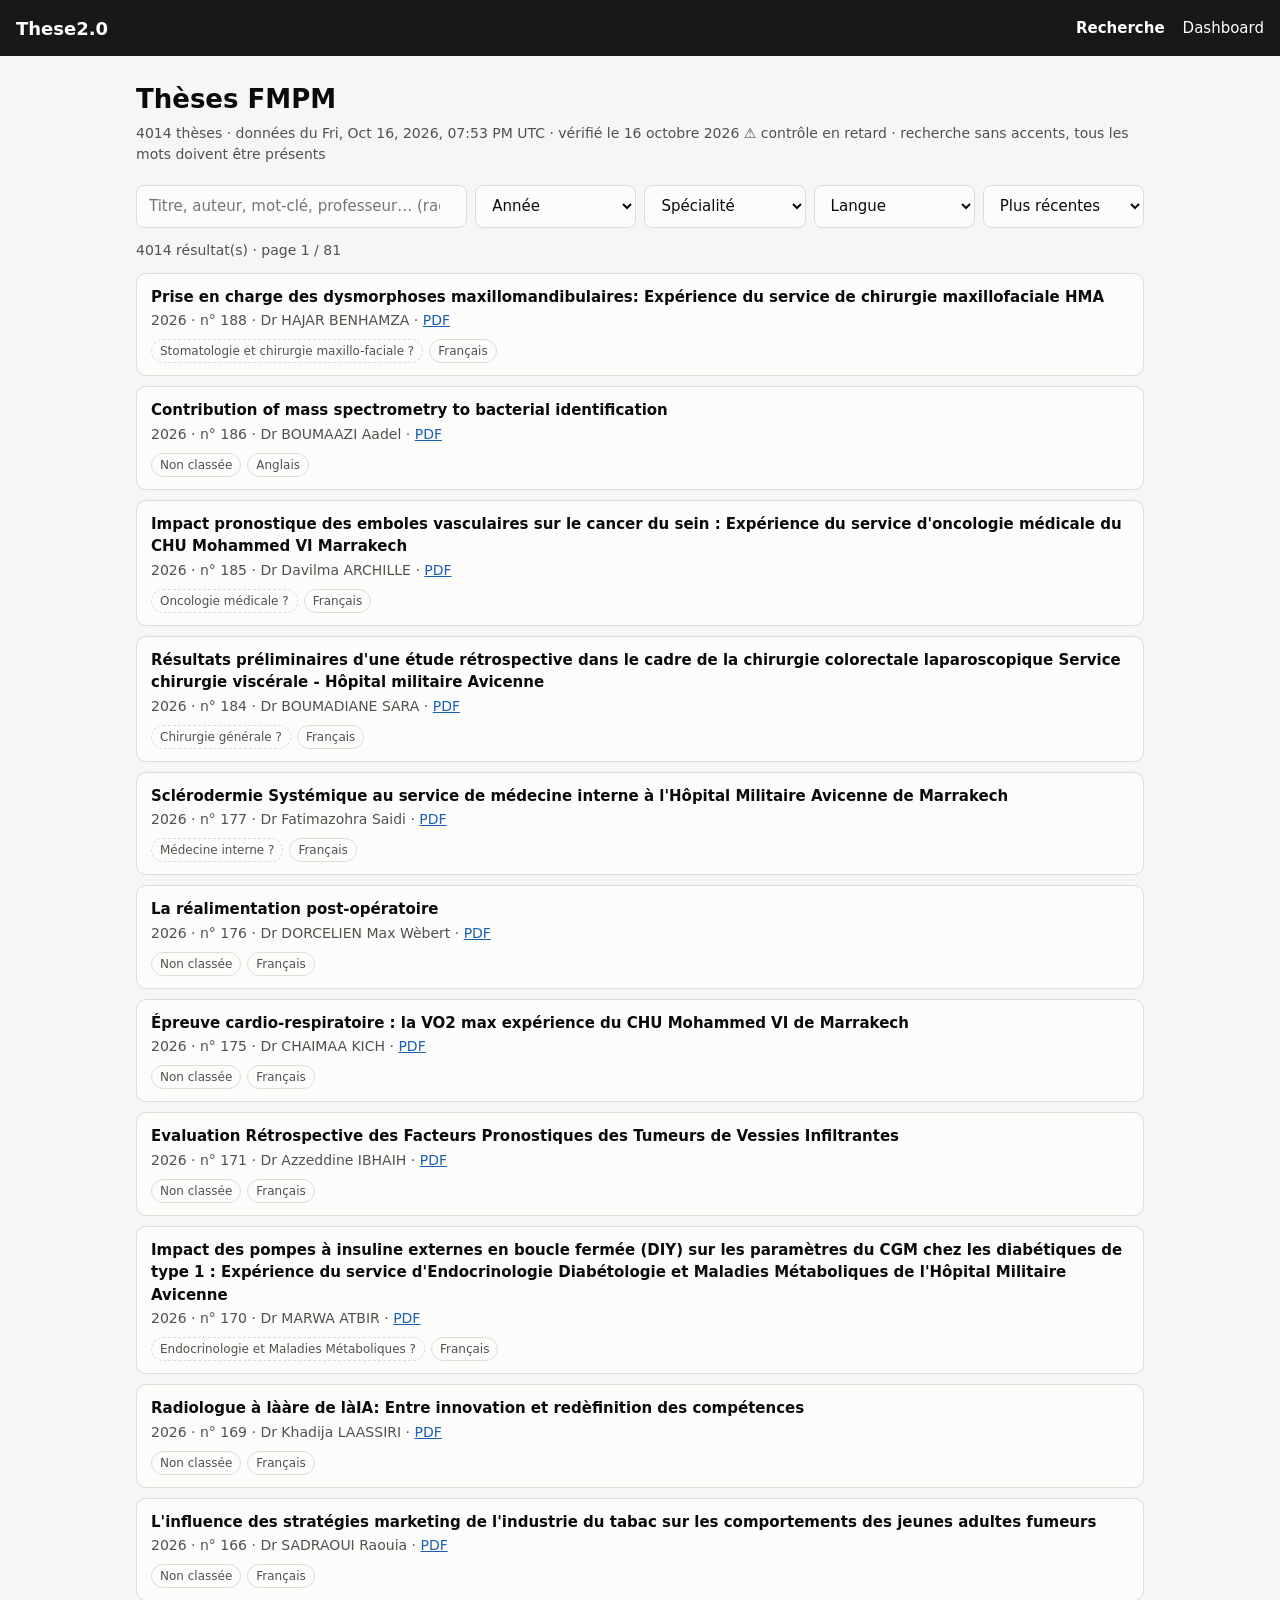
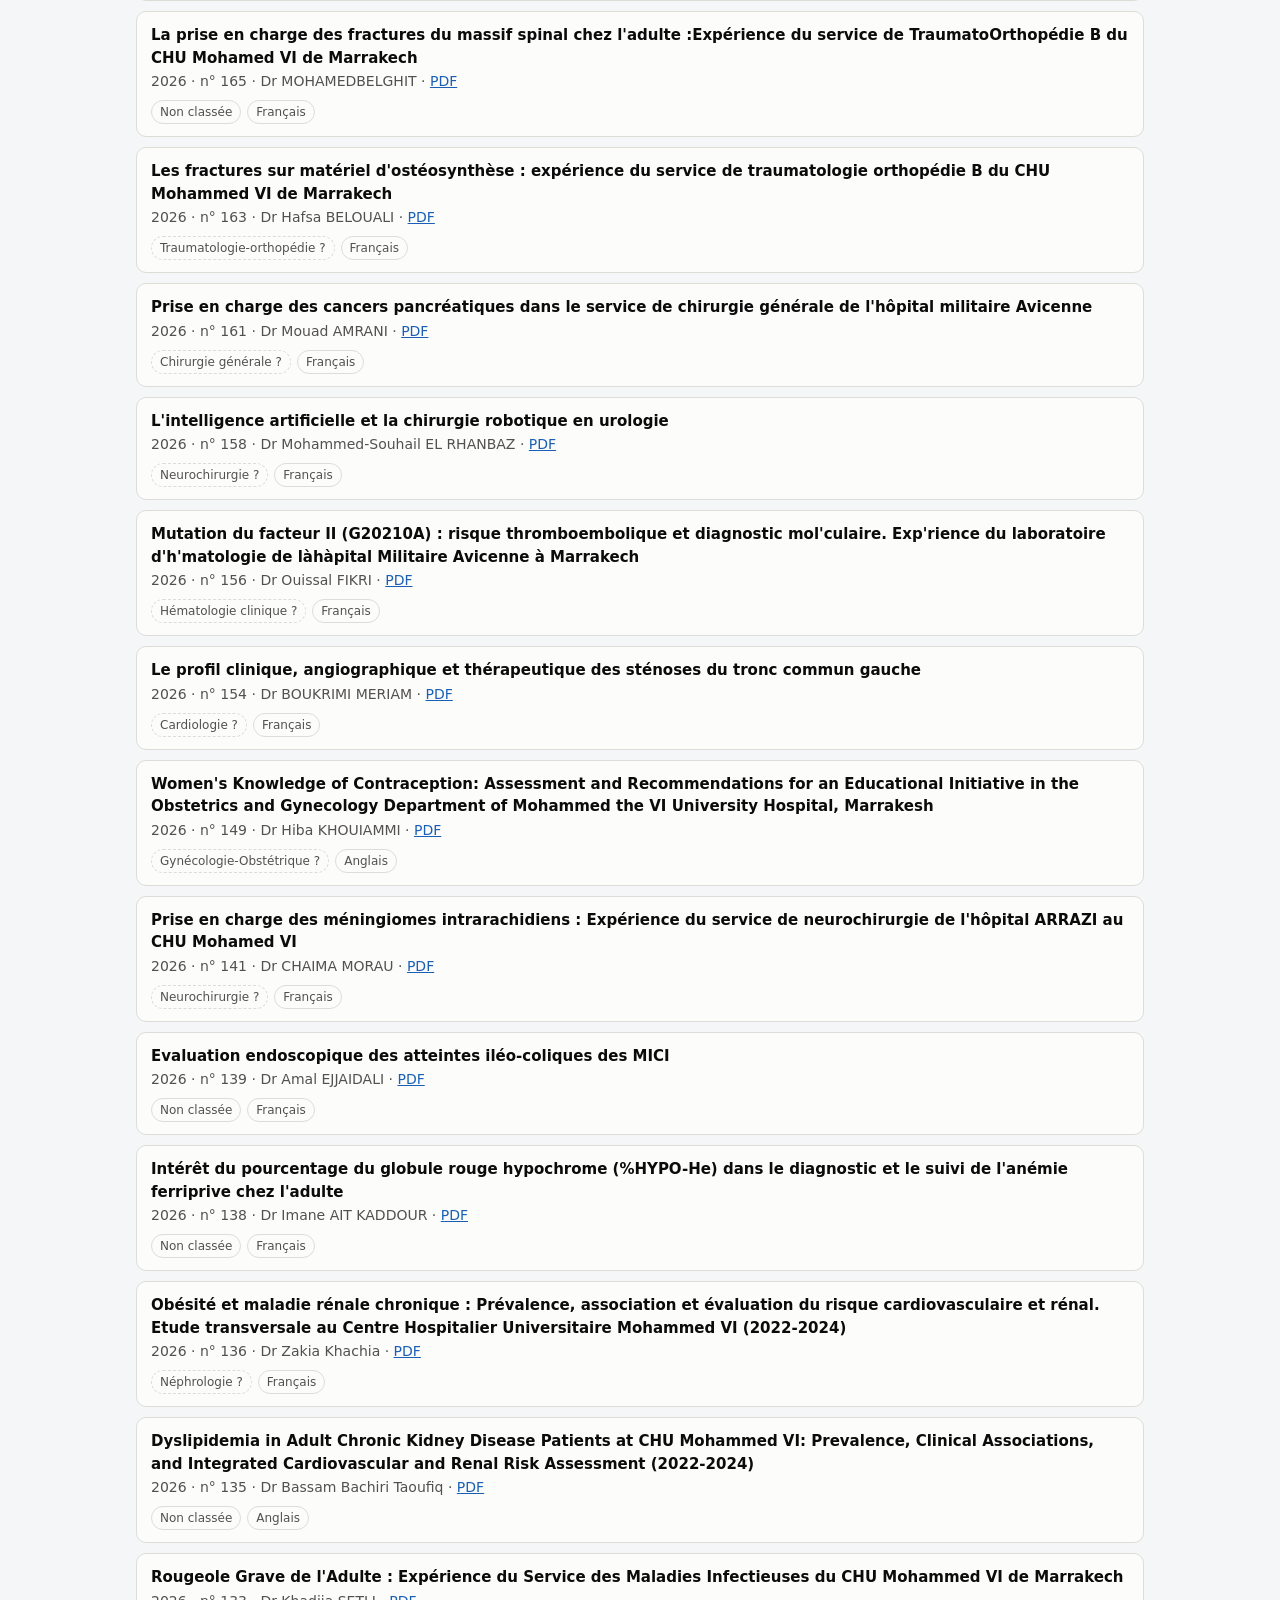
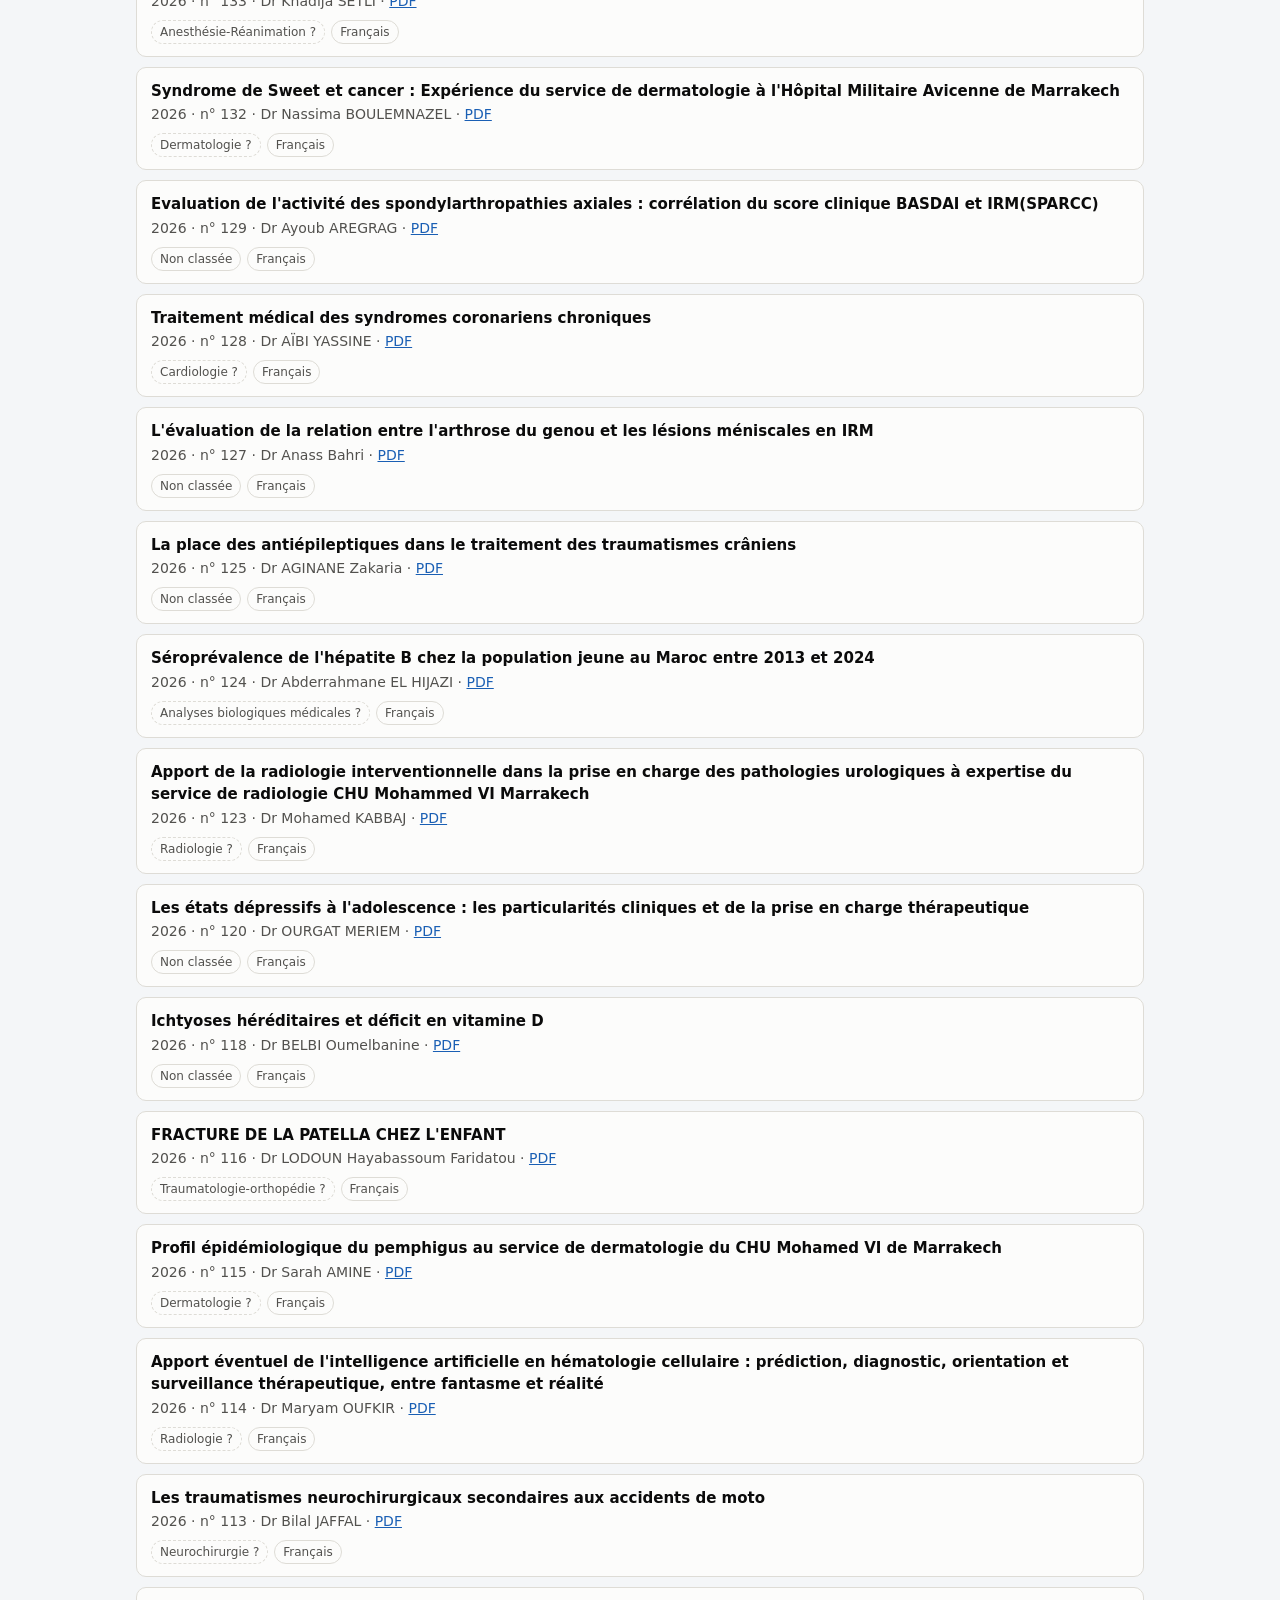
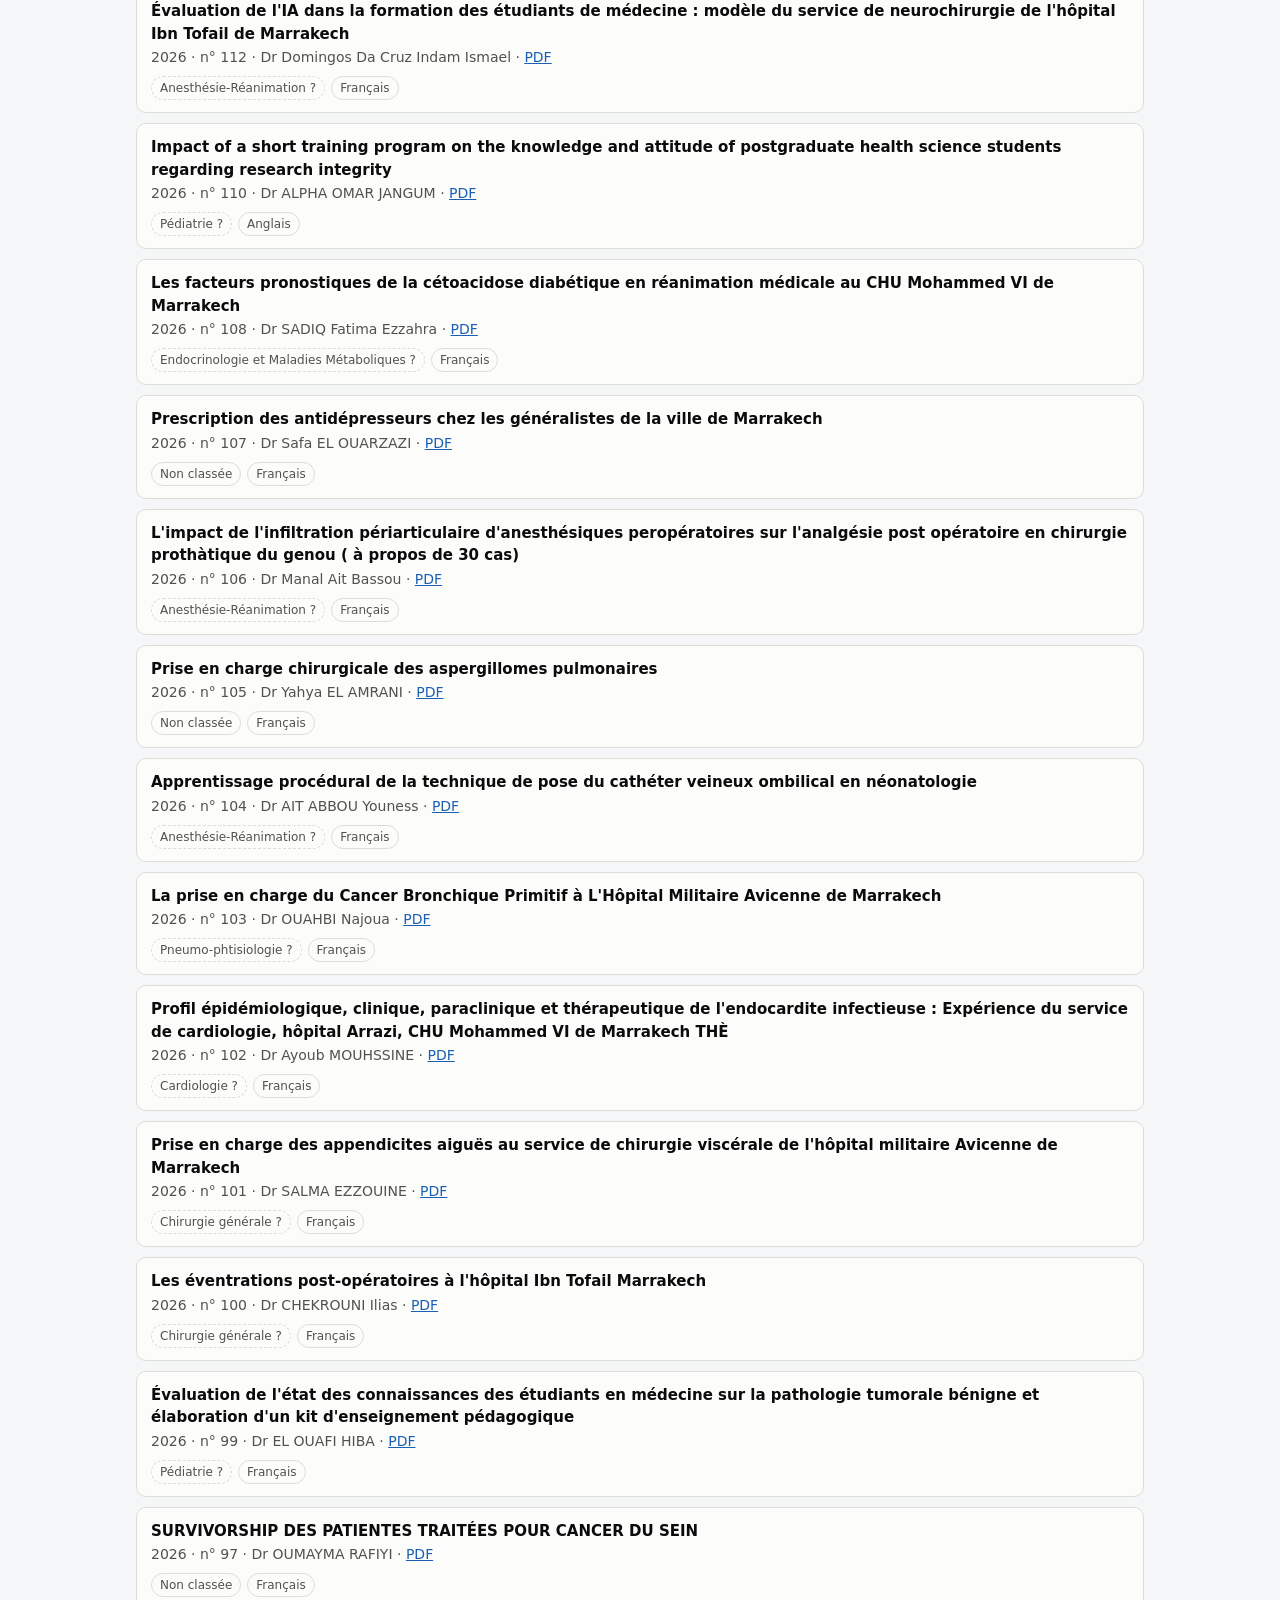
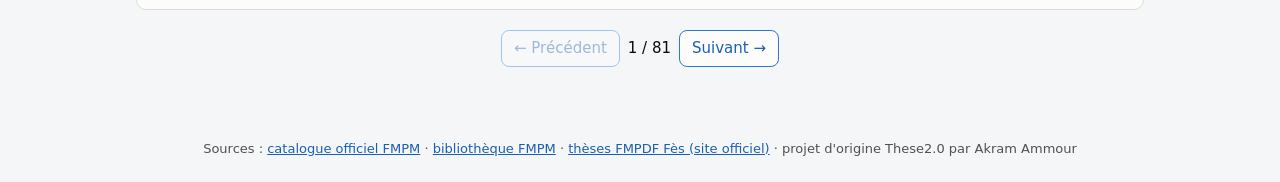
==== these2/index.html @ 2d096b26 "Merge These2.0 (search + dashboard + weekly data pipeline) into theses-maroc - these2/: site from th" ====
<!doctype html>
<html lang="fr">
<head>
  <meta charset="utf-8">
  <meta name="viewport" content="width=device-width, initial-scale=1">
  <title>These2.0 FMPM</title>
  <meta name="description" content="Rechercher les thèses de la Faculté de Médecine et de Pharmacie de Marrakech (FMPM), vérifiées chaque semaine sur le site officiel.">
  <link rel="icon" href="assets/icon.png">
  <link rel="stylesheet" href="assets/style.css">
</head>
<body>
  <nav class="nav">
    <a class="brand" href="./">These2.0</a>
    <div class="links">
      <a href="./" aria-current="page">Recherche</a>
      <a href="dashboard.html">Dashboard</a>
    </div>
  </nav>
  <main>
    <h1>Thèses FMPM</h1>
    <p class="sub" id="sub">Chargement des données…</p>

    <div class="controls">
      <input id="q" type="search" placeholder="Titre, auteur, mot-clé, professeur… (raccourci : /)" autocomplete="off" aria-label="Recherche">
      <select id="year" aria-label="Année"><option value="">Année</option></select>
      <select id="spec" aria-label="Spécialité"><option value="">Spécialité</option></select>
      <select id="lang" aria-label="Langue">
        <option value="">Langue</option>
        <option value="fre">Français</option>
        <option value="eng">Anglais</option>
      </select>
      <select id="sort" aria-label="Tri">
        <option value="newest">Plus récentes</option>
        <option value="oldest">Plus anciennes</option>
        <option value="titleAsc">Titre A→Z</option>
        <option value="authorAsc">Auteur A→Z</option>
      </select>
    </div>

    <p class="meta" id="meta" aria-live="polite"></p>
    <ol class="results" id="results"></ol>
    <div class="pager" id="pager"></div>
  </main>
  <footer>
    Sources : <a href="https://wd.fmpm.uca.ma/biblio/theses/Accueil.html">catalogue officiel FMPM</a> ·
    <a href="https://lib.fmpm.uca.ma/lib/opac_css/">bibliothèque FMPM</a> ·
    <a href="https://cdim.fmp-usmba.ac.ma/stats/dashboard_theses.php">thèses FMPDF Fès (site officiel)</a> ·
    projet d'origine These2.0 par Akram Ammour
  </footer>
  <script src="assets/app.js"></script>
</body>
</html>
---- these2/assets/style.css ----
:root {
  color-scheme: light;
  --bg: #f4f6f8;
  --surface: #fcfcfb;
  --text: #0b0b0b;
  --text-2: #52514e;
  --border: #dedcd6;
  --accent: #2a78d6;
  --accent-ink: #1a5fb4;
  --mark: #ffe58a;
  --nav: #18181b;
  --c0: #2a78d6; --c1: #eb6834; --c2: #1baf7a; --c3: #eda100; --inferred: #9cc1ee; --neutral: #b5b3ad;
}
@media (prefers-color-scheme: dark) {
  :root:not([data-theme="light"]) {
    color-scheme: dark;
    --bg: #111110;
    --surface: #1a1a19;
    --text: #f0efec;
    --text-2: #c3c2b7;
    --border: #34332f;
    --accent: #3987e5;
    --accent-ink: #7fb2f0;
    --mark: #6b5a12;
    --nav: #000;
    --c0: #3987e5; --c1: #d95926; --c2: #199e70; --c3: #c98500; --inferred: #1f4e86; --neutral: #5f5e59;
  }
}
:root[data-theme="dark"] {
  color-scheme: dark;
  --bg: #111110;
  --surface: #1a1a19;
  --text: #f0efec;
  --text-2: #c3c2b7;
  --border: #34332f;
  --accent: #3987e5;
  --accent-ink: #7fb2f0;
  --mark: #6b5a12;
  --nav: #000;
  --c0: #3987e5; --c1: #d95926; --c2: #199e70; --c3: #c98500; --inferred: #1f4e86; --neutral: #5f5e59;
}

* { box-sizing: border-box; }
body {
  margin: 0;
  font: 15px/1.5 system-ui, -apple-system, "Segoe UI", Roboto, sans-serif;
  background: var(--bg);
  color: var(--text);
}
a { color: var(--accent-ink); }

.nav {
  background: var(--nav);
  color: #fff;
  display: flex;
  align-items: center;
  justify-content: space-between;
  padding: 0 16px;
  height: 56px;
}
.nav .brand { font-weight: 700; font-size: 18px; color: #fff; text-decoration: none; }
.nav .links { display: flex; gap: 18px; }
.nav .links a { color: #fff; text-decoration: none; font-weight: 300; }
.nav .links a[aria-current="page"] { font-weight: 600; }

main { max-width: 1040px; margin: 0 auto; padding: 24px 16px 48px; }
h1 { font-size: 26px; margin: 0 0 4px; }
.sub { color: var(--text-2); margin: 0 0 20px; font-size: 14px; }

.controls { display: flex; flex-wrap: wrap; gap: 8px; margin-bottom: 12px; }
.controls input[type="search"] { flex: 1 1 100%; }
.controls input, .controls select {
  font: inherit;
  padding: 9px 12px;
  border: 1px solid var(--border);
  border-radius: 8px;
  background: var(--surface);
  color: var(--text);
  min-width: 0;
}
.controls select { flex: 1 1 150px; }
@media (min-width: 720px) {
  .controls input[type="search"] { flex: 1 1 320px; }
}

.meta { color: var(--text-2); font-size: 14px; margin: 8px 0 12px; }
.results { list-style: none; padding: 0; margin: 0; display: grid; gap: 10px; }
.card {
  background: var(--surface);
  border: 1px solid var(--border);
  border-radius: 10px;
  padding: 12px 14px;
}
.card .t { font-weight: 600; }
.card .a { color: var(--text-2); font-size: 14px; margin-top: 2px; }
.card .chips { display: flex; flex-wrap: wrap; gap: 6px; margin-top: 8px; }
.chip {
  font-size: 12px;
  padding: 2px 8px;
  border-radius: 999px;
  border: 1px solid var(--border);
  color: var(--text-2);
}
.chip.guess { border-style: dashed; }
.card details { margin-top: 8px; font-size: 14px; color: var(--text-2); }
.card details summary { cursor: pointer; }
mark { background: var(--mark); color: inherit; padding: 0; }

.pager { display: flex; gap: 8px; justify-content: center; align-items: center; margin-top: 20px; flex-wrap: wrap; }
.pager button {
  font: inherit;
  padding: 6px 12px;
  border: 1px solid var(--accent);
  border-radius: 8px;
  background: var(--surface);
  color: var(--accent-ink);
  cursor: pointer;
}
.pager button:disabled { opacity: .4; cursor: default; }

.kpis { display: grid; grid-template-columns: repeat(auto-fit, minmax(150px, 1fr)); gap: 10px; margin-bottom: 24px; }
.kpi { background: var(--surface); border: 1px solid var(--border); border-radius: 10px; padding: 12px 14px; }
.kpi .v { font-size: 28px; font-weight: 700; }
.kpi .l { color: var(--text-2); font-size: 13px; }

.chart { margin: 0 0 32px; }
.chart img { width: 100%; height: auto; border: 1px solid var(--border); border-radius: 10px; display: block; }
.chart details { margin-top: 6px; font-size: 14px; }
.chart .scroll { max-height: 320px; overflow: auto; }
table { border-collapse: collapse; width: 100%; }
th, td { text-align: left; padding: 4px 10px 4px 0; border-top: 1px solid var(--border); }
td.n, th.n { text-align: right; }

footer { color: var(--text-2); font-size: 13px; text-align: center; padding: 24px 16px; }

h2 { font-size: 20px; margin: 28px 0 12px; }
.toc { display: flex; flex-wrap: wrap; gap: 8px; margin: 0 0 8px; }
.toc a {
  font-size: 13px;
  padding: 4px 10px;
  border: 1px solid var(--border);
  border-radius: 999px;
  background: var(--surface);
  text-decoration: none;
}
.btn {
  font: inherit;
  padding: 8px 12px;
  border: 1px solid var(--accent);
  border-radius: 8px;
  background: var(--surface);
  color: var(--accent-ink);
  cursor: pointer;
}
.btn:hover { background: var(--bg); }
.scroll { max-height: 320px; overflow: auto; }
.scroll.tall { max-height: 70vh; background: var(--surface); border: 1px solid var(--border); border-radius: 10px; padding: 0 10px; }
.explorer table { font-size: 14px; }
.explorer th { position: sticky; top: 0; background: var(--surface); }
small { color: var(--text-2); }

/* interactive charts (assets/charts.js) */
.viz { position: relative; background: var(--surface); border: 1px solid var(--border); border-radius: 10px; padding: 10px 10px 44px; }
.viz .plot { overflow-x: auto; }
.viz svg { display: block; width: 100%; height: auto; min-width: 560px; font: 12px system-ui, sans-serif; fill: var(--text); }
.viz .ax { fill: var(--text-2); }
.viz .grid { stroke: var(--border); stroke-width: 1; }
.viz .hit { cursor: pointer; transition: opacity .1s; }
.viz .hit:hover, .viz .hit:focus { opacity: .72; outline: none; }
.viz .hit:focus-visible { stroke: var(--text); stroke-width: 2; }
.viz .s0 { fill: var(--accent); } .viz .s1 { fill: var(--inferred); } .viz .s2 { fill: url(#hatch); }
.viz .c0 { fill: var(--c0); } .viz .c1 { fill: var(--c1); } .viz .c2 { fill: var(--c2); } .viz .c3 { fill: var(--c3); } .viz .cn { fill: var(--neutral); }
.viz .val { fill: var(--text-2); font-size: 11px; }
.viz .legend { display: flex; flex-wrap: wrap; gap: 4px 14px; margin: 8px 0 0; font-size: 12px; color: var(--text-2); }
.viz .sw { display: inline-block; width: 11px; height: 11px; border-radius: 2px; margin-right: 5px; vertical-align: -1px; }
.viz .sw.s0 { background: var(--accent); } .viz .sw.s1 { background: var(--inferred); }
.viz .sw.s2 { background: repeating-linear-gradient(45deg, var(--accent) 0 2px, var(--surface) 2px 4px); border: 1px solid var(--accent); }
.viz .sw.c0 { background: var(--c0); } .viz .sw.c1 { background: var(--c1); } .viz .sw.c2 { background: var(--c2); } .viz .sw.c3 { background: var(--c3); } .viz .sw.cn { background: var(--neutral); }
.viz .hint { position: absolute; left: 14px; bottom: 14px; margin: 0; font-size: 12px; color: var(--text-2); }
.viz .dl { position: absolute; right: 10px; bottom: 8px; font-size: 13px; padding: 4px 10px; text-decoration: none; }
#tip { position: fixed; z-index: 10; pointer-events: none; background: var(--nav); color: #fff; font-size: 12px; padding: 5px 9px; border-radius: 6px; max-width: 280px; display: none; }
.active-filter { margin: 8px 0 0; font-size: 14px; }
.active-filter button { font: inherit; margin-left: 6px; cursor: pointer; }
.viz h3 { margin: 0 0 6px; font-size: 16px; }
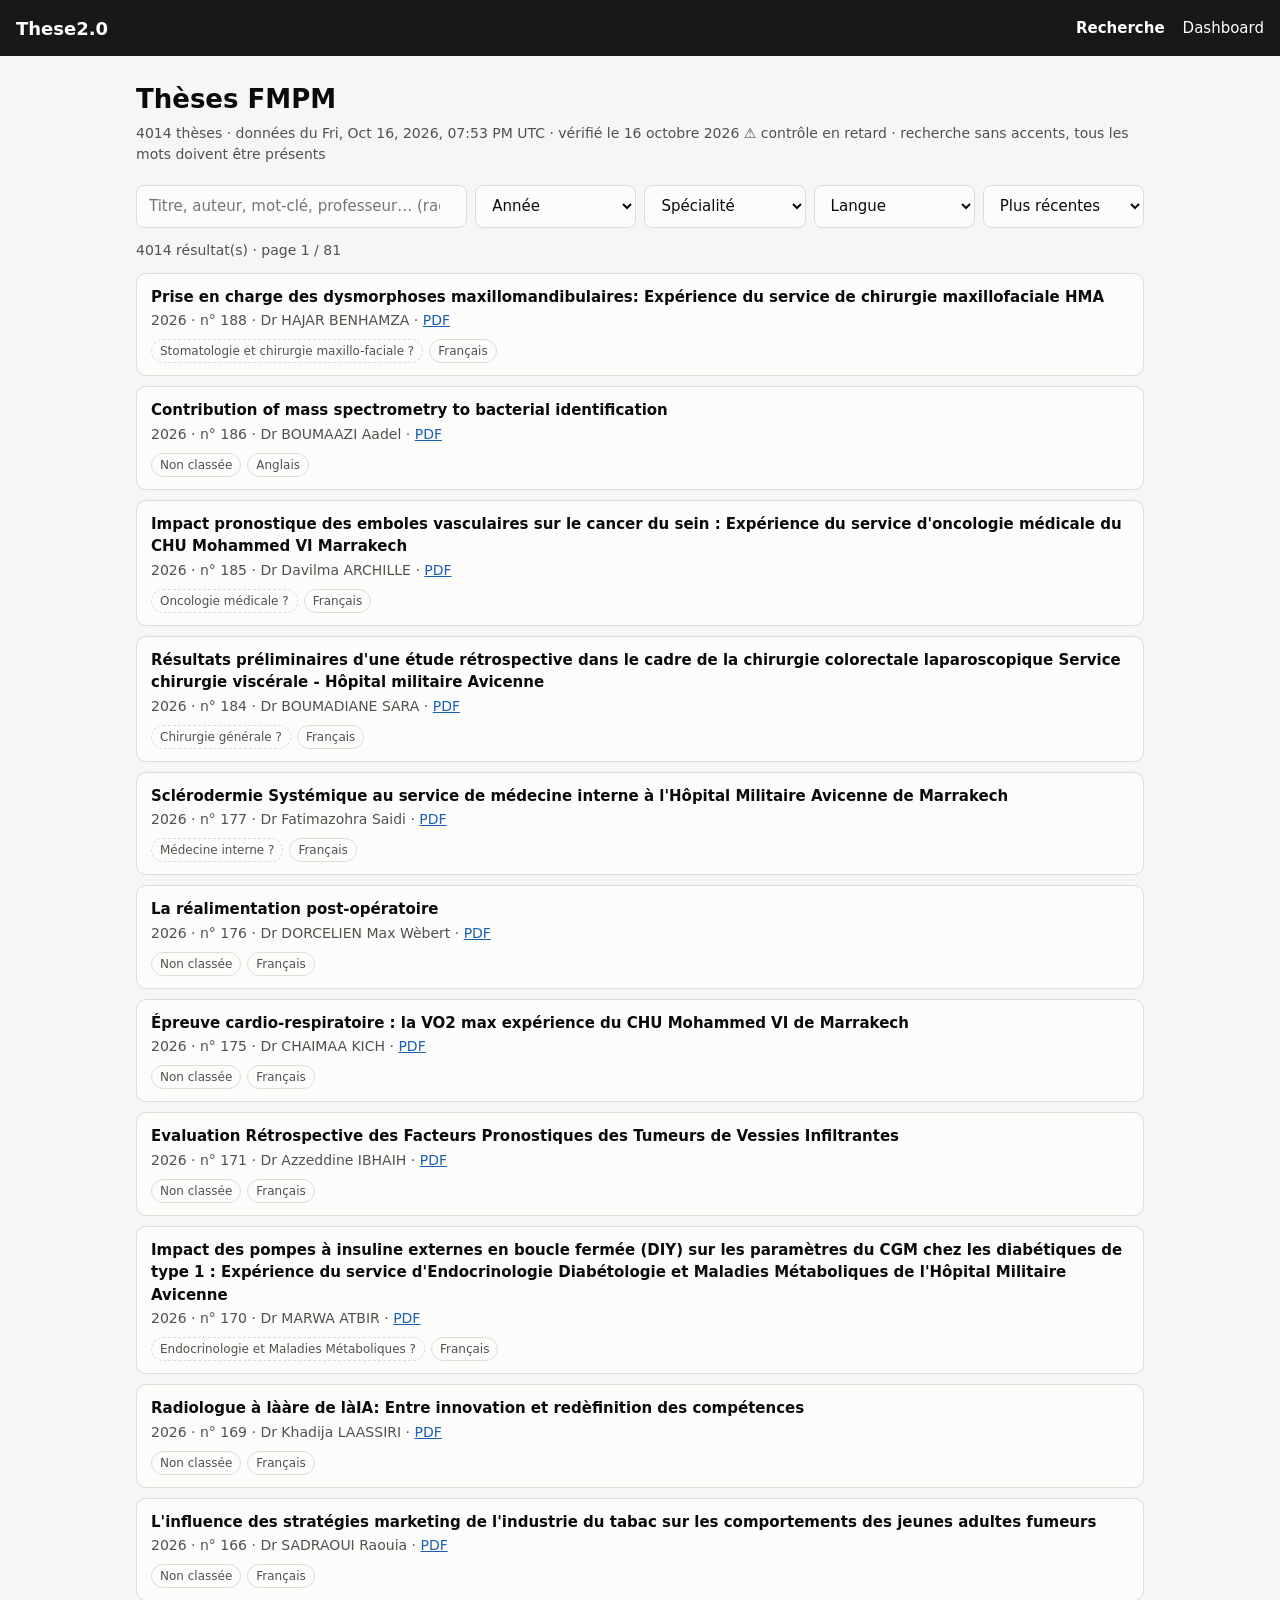
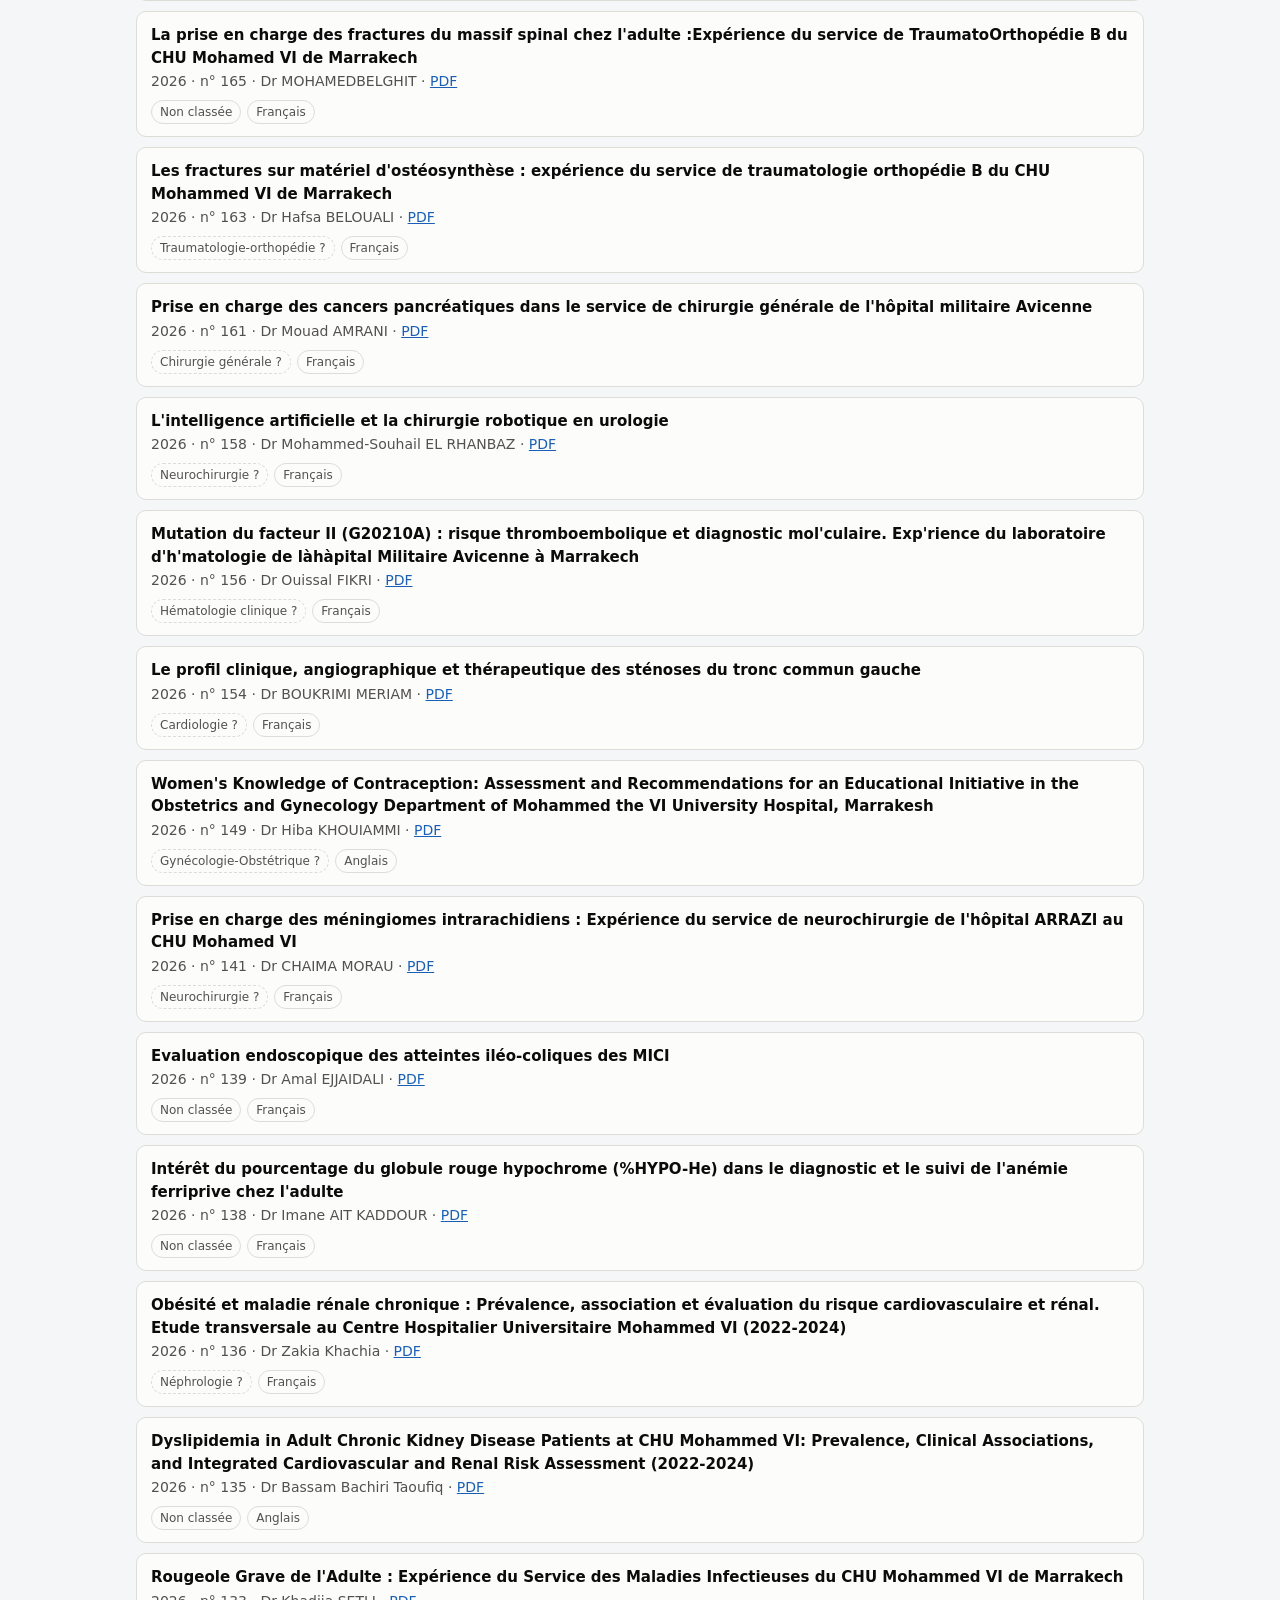
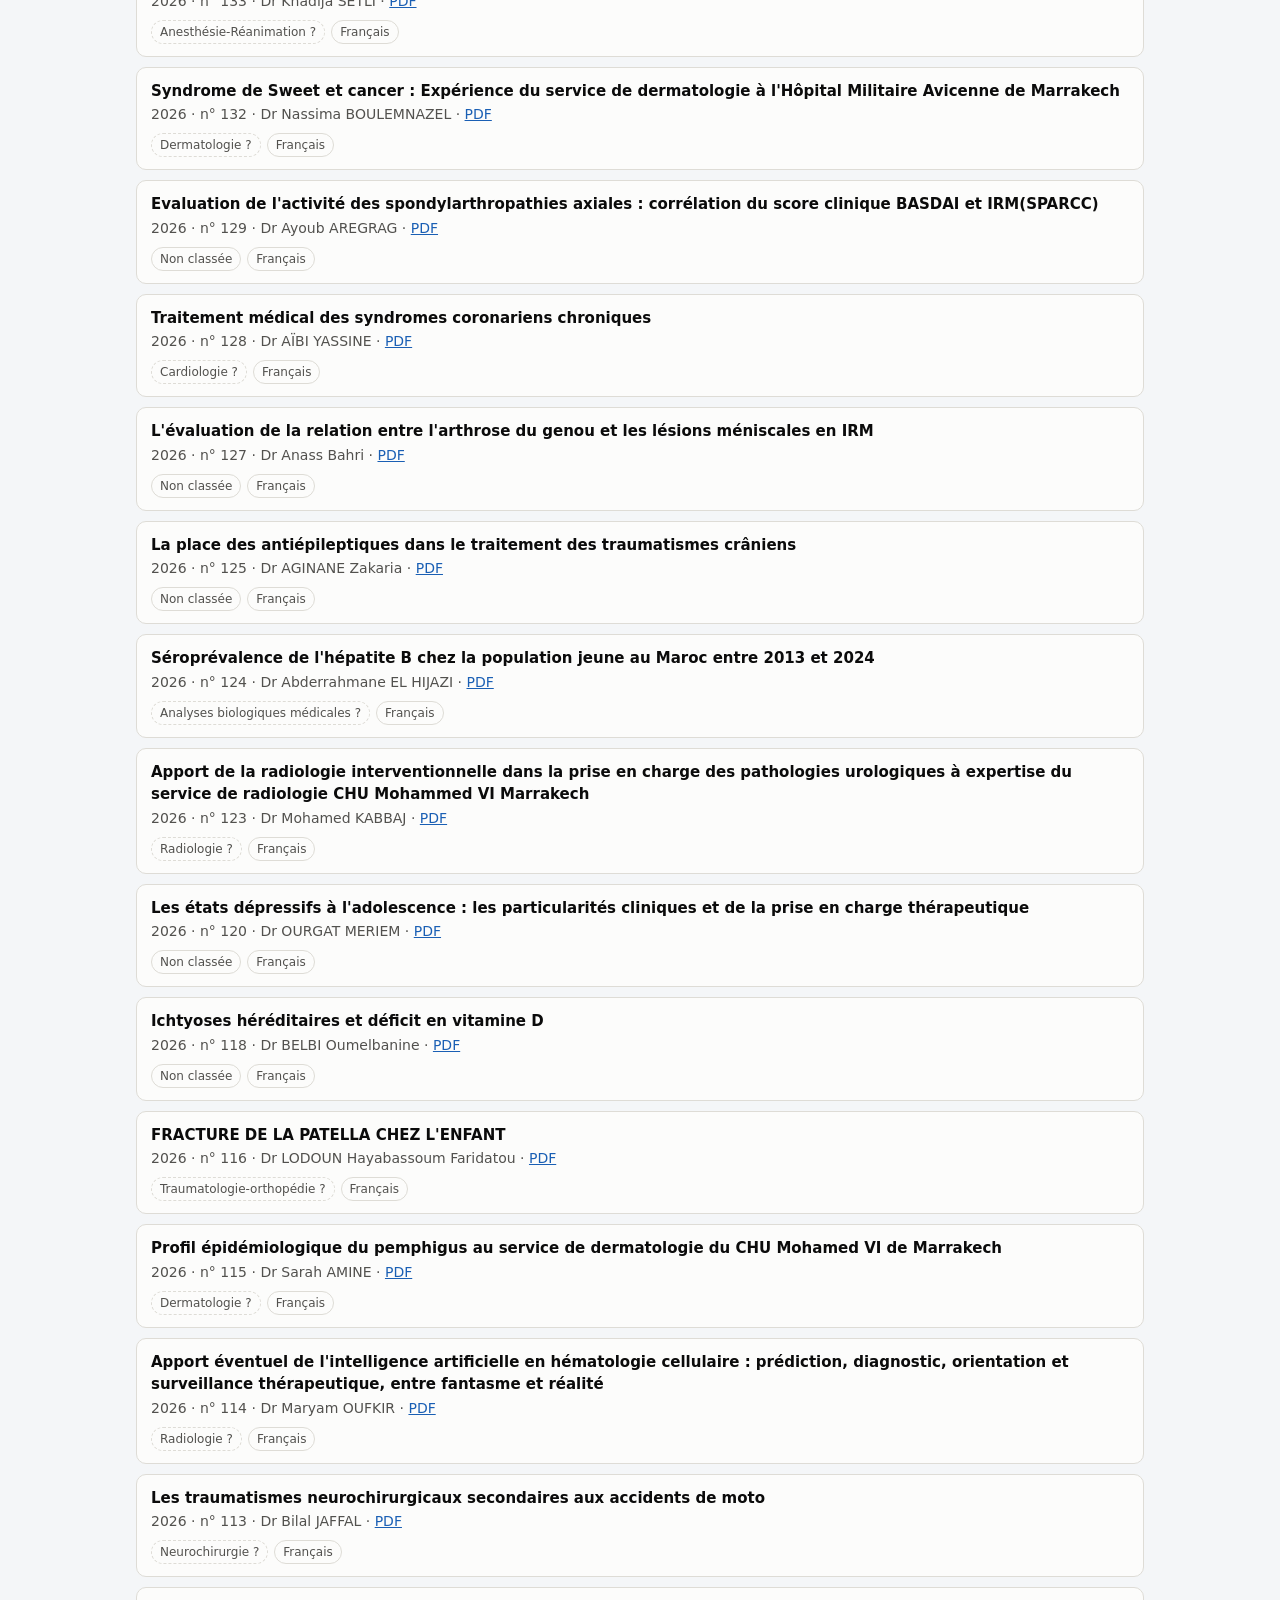
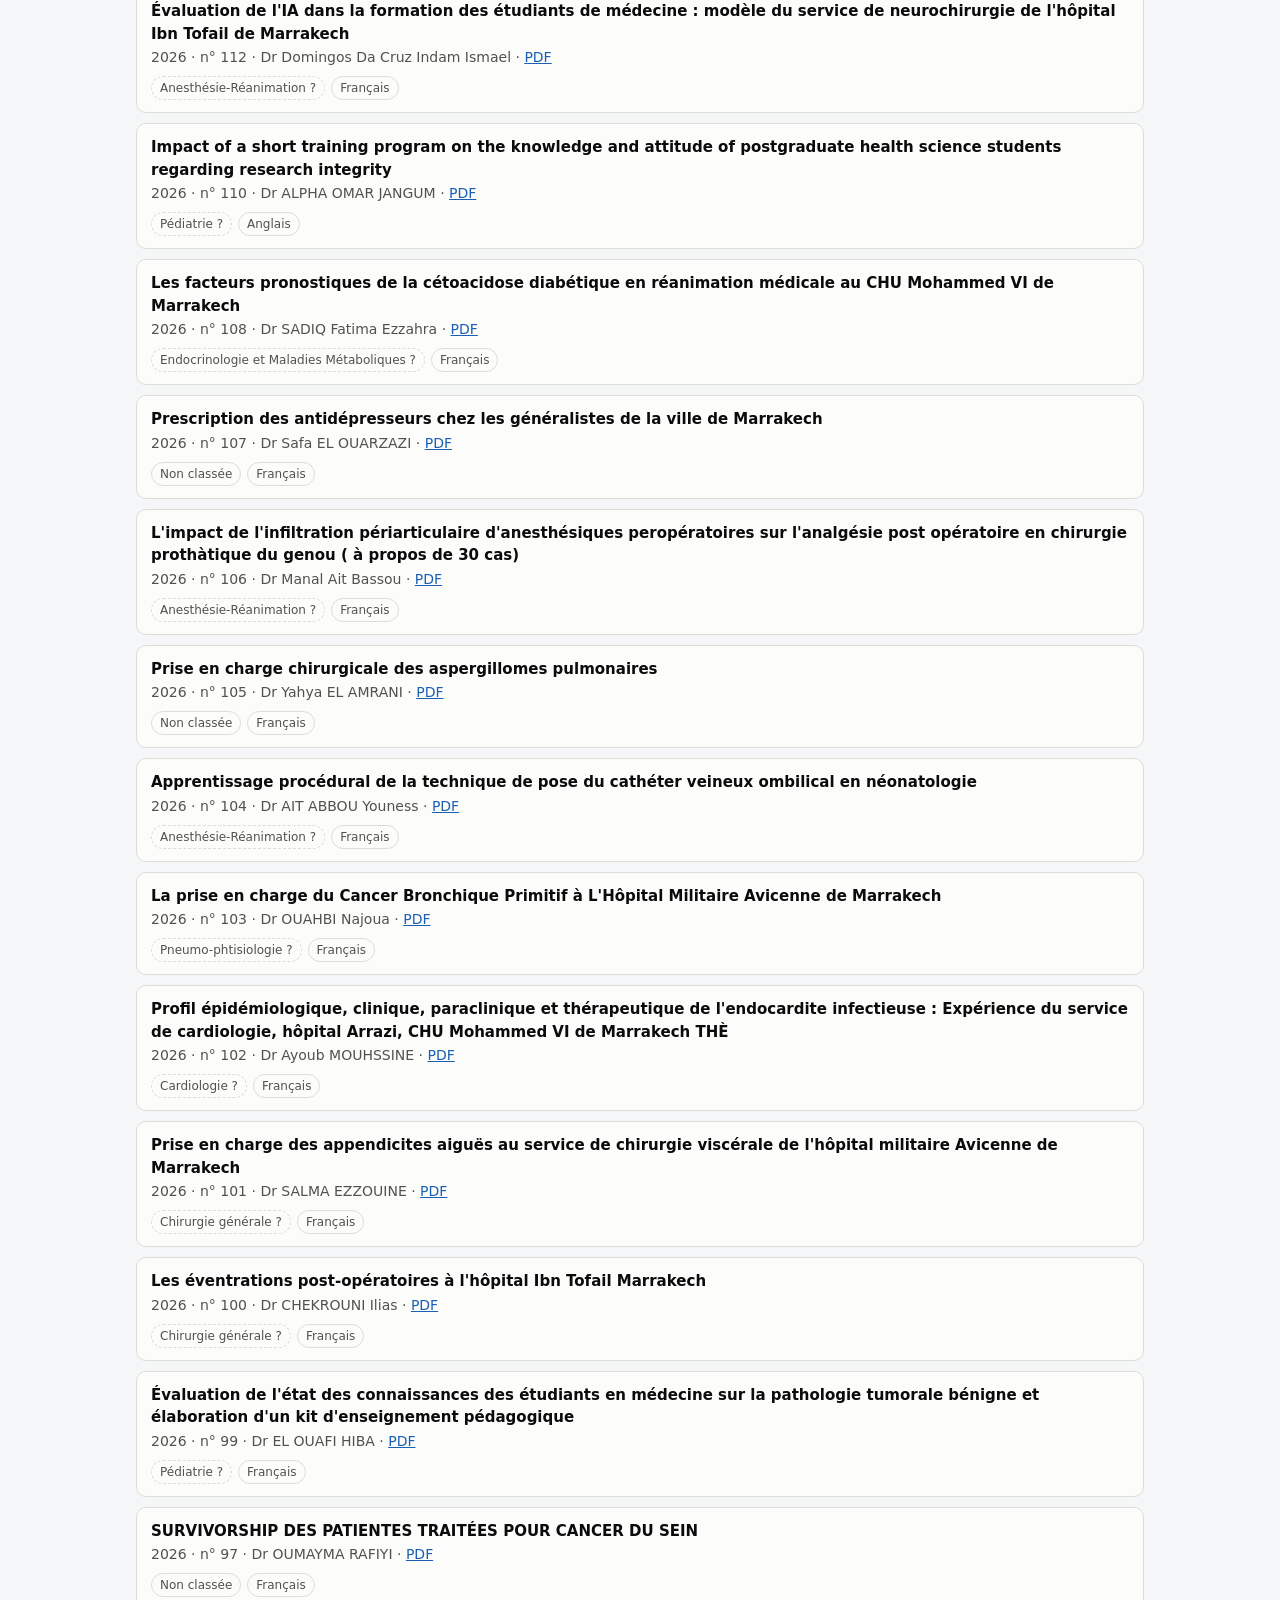
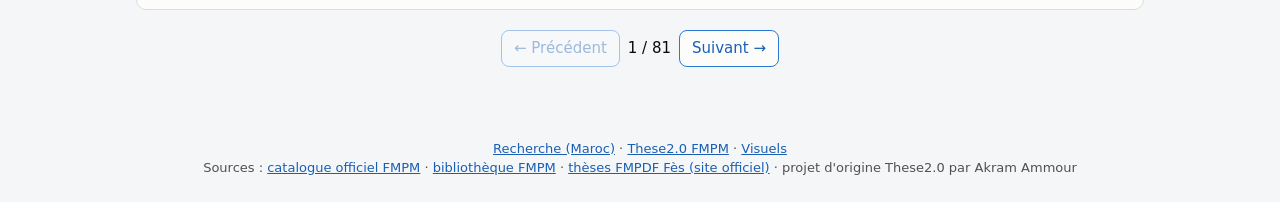
==== commit 3b1603e3: "Add site links to footers Co-Authored-By: Claude Sonnet 5.5 <noreply@anthropic.com> Claude-Session: " ====
--- a/these2/index.html
+++ b/these2/index.html
@@ -42,6 +42,7 @@
     <div class="pager" id="pager"></div>
   </main>
   <footer>
+    <nav class="site-links"><a href="https://achma-learning.github.io/theses-maroc/">Recherche (Maroc)</a> · <a href="https://achma-learning.github.io/theses-maroc/these2/">These2.0 FMPM</a> · <a href="https://achma-learning.github.io/theses-maroc/visuals/">Visuels</a></nav>
     Sources : <a href="https://wd.fmpm.uca.ma/biblio/theses/Accueil.html">catalogue officiel FMPM</a> ·
     <a href="https://lib.fmpm.uca.ma/lib/opac_css/">bibliothèque FMPM</a> ·
     <a href="https://cdim.fmp-usmba.ac.ma/stats/dashboard_theses.php">thèses FMPDF Fès (site officiel)</a> ·
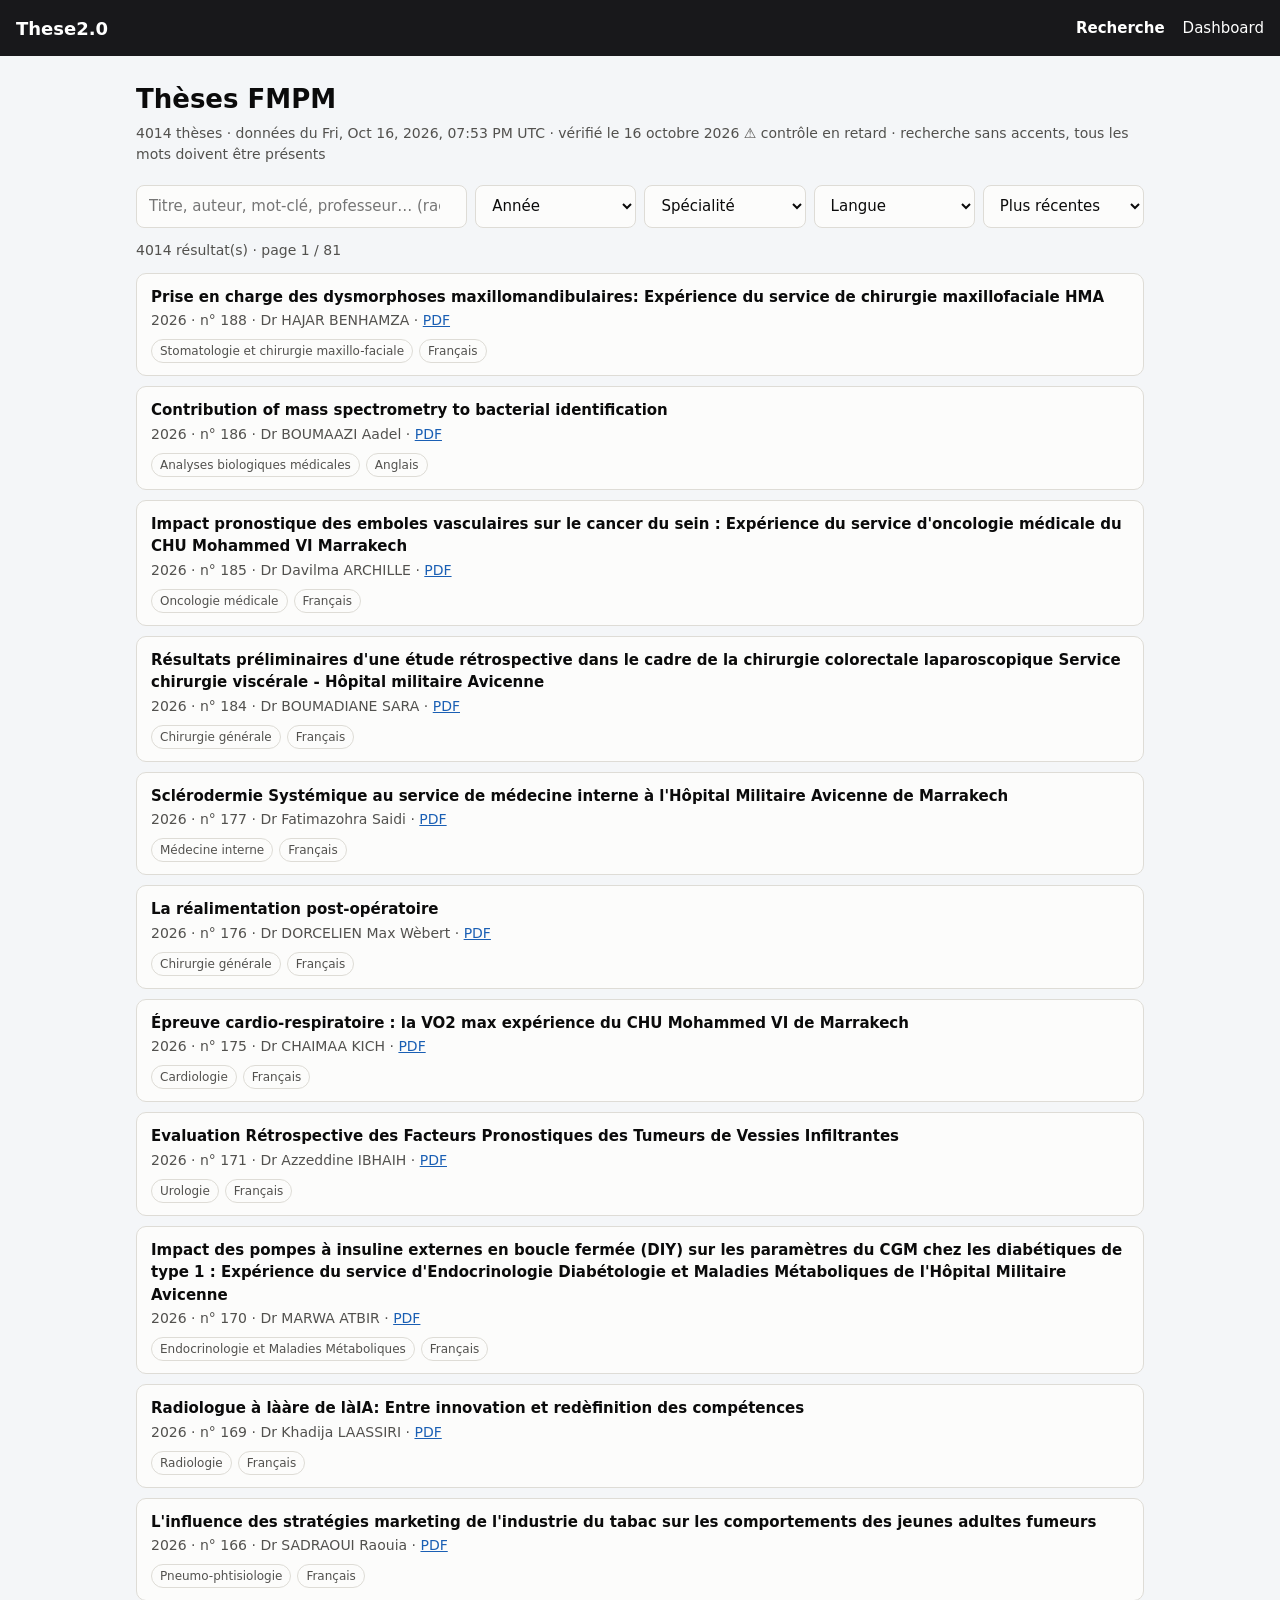
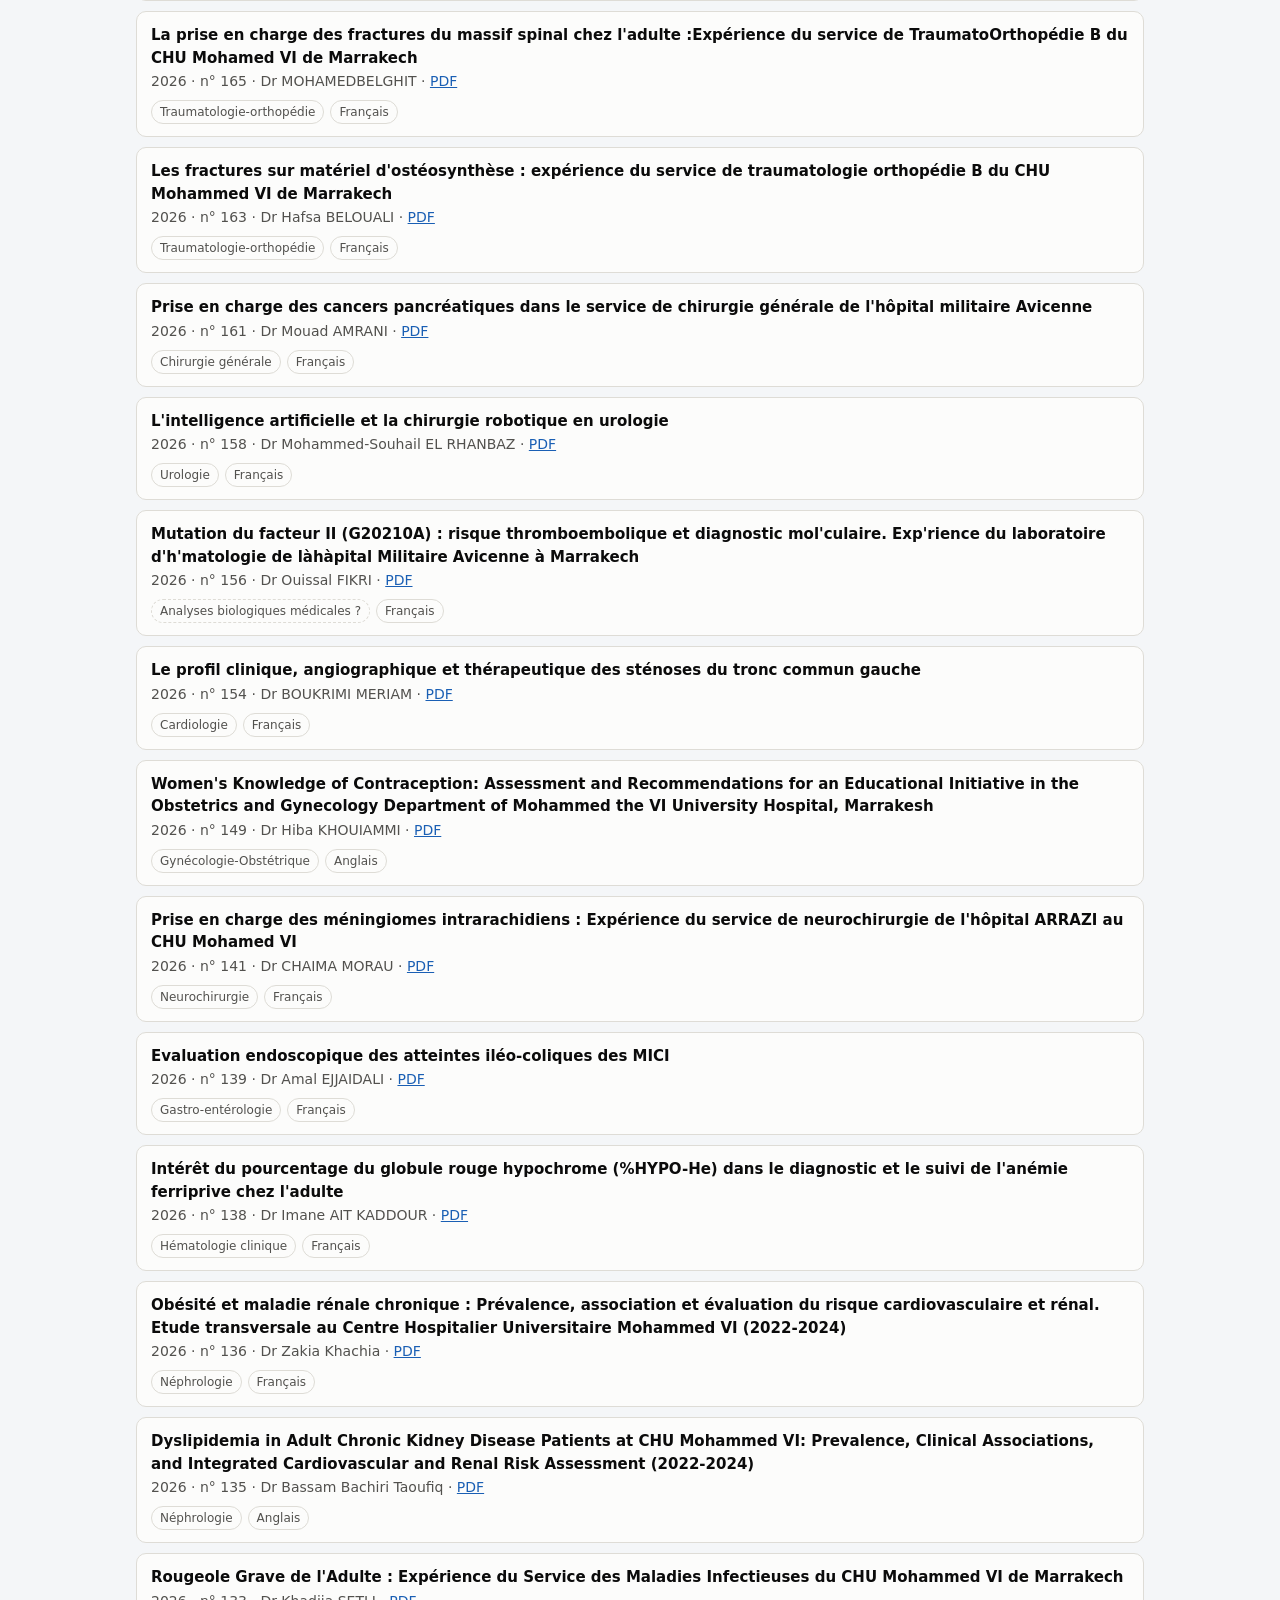
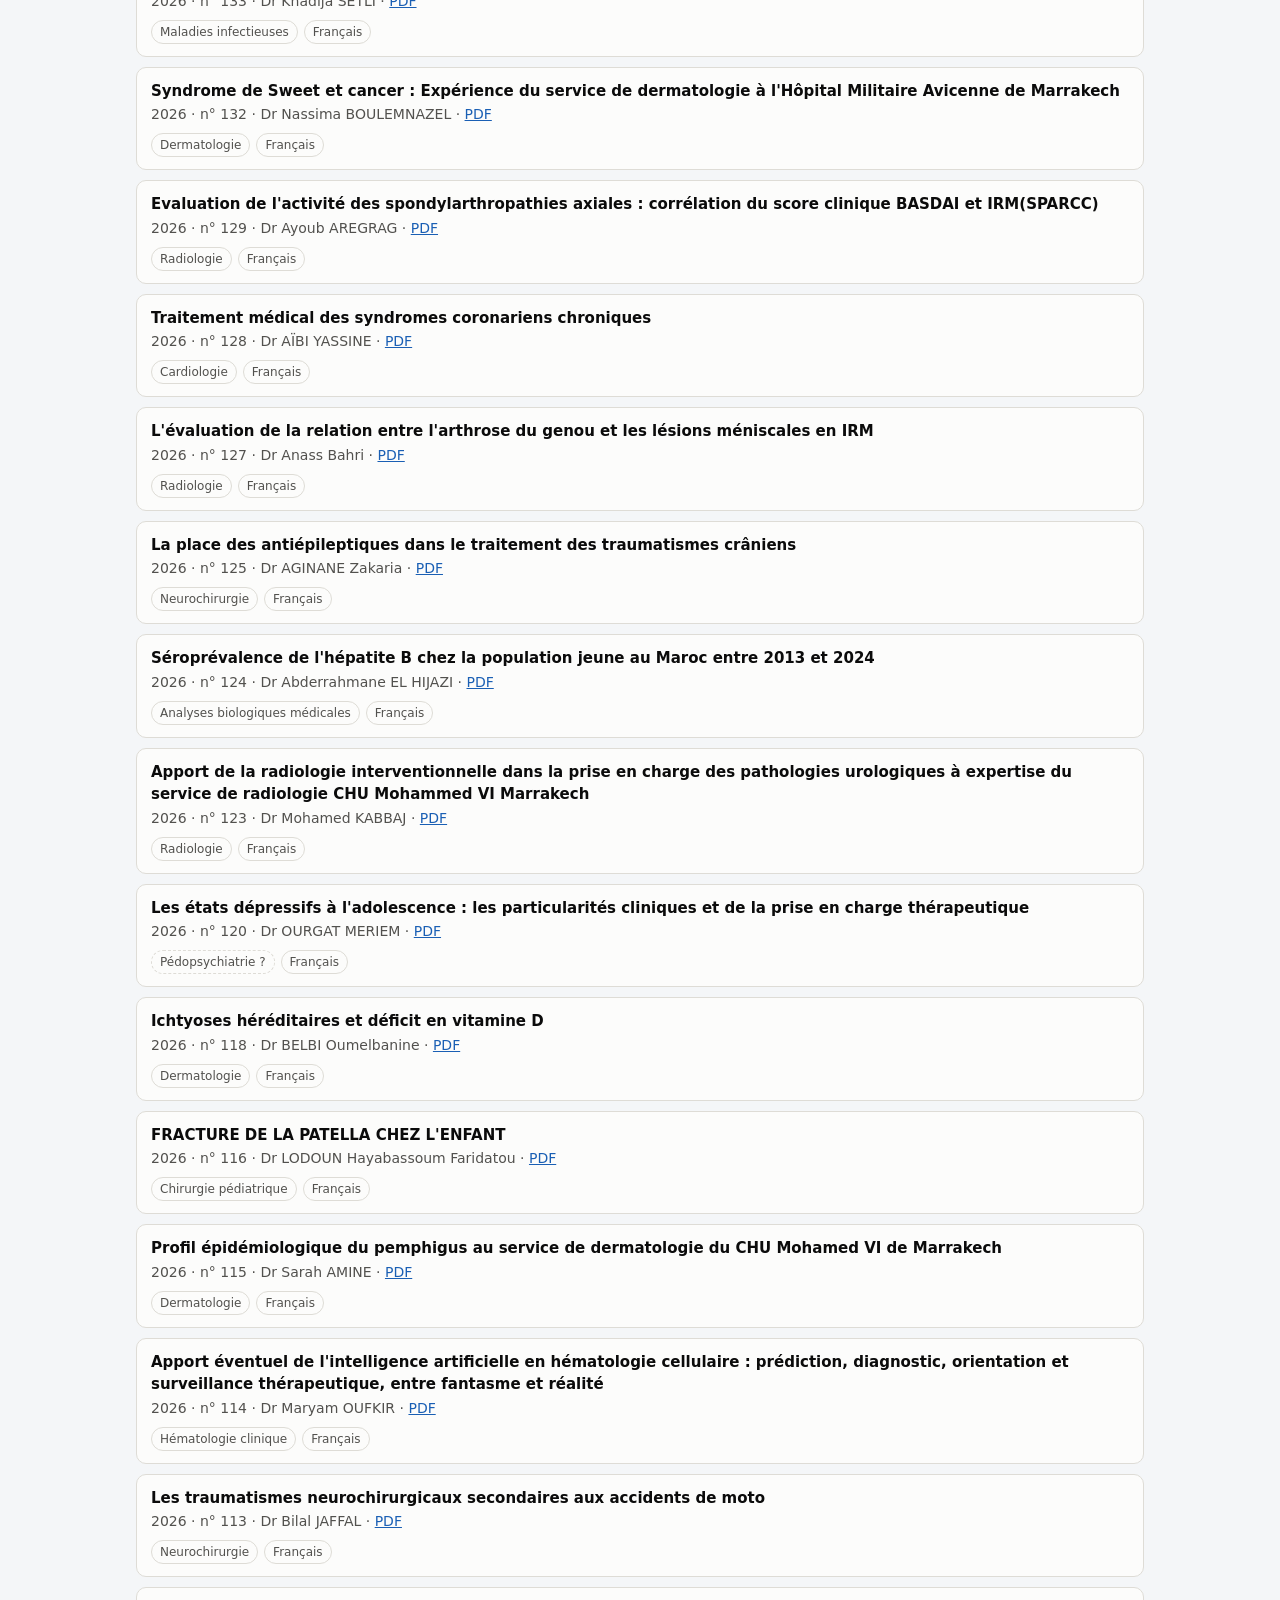
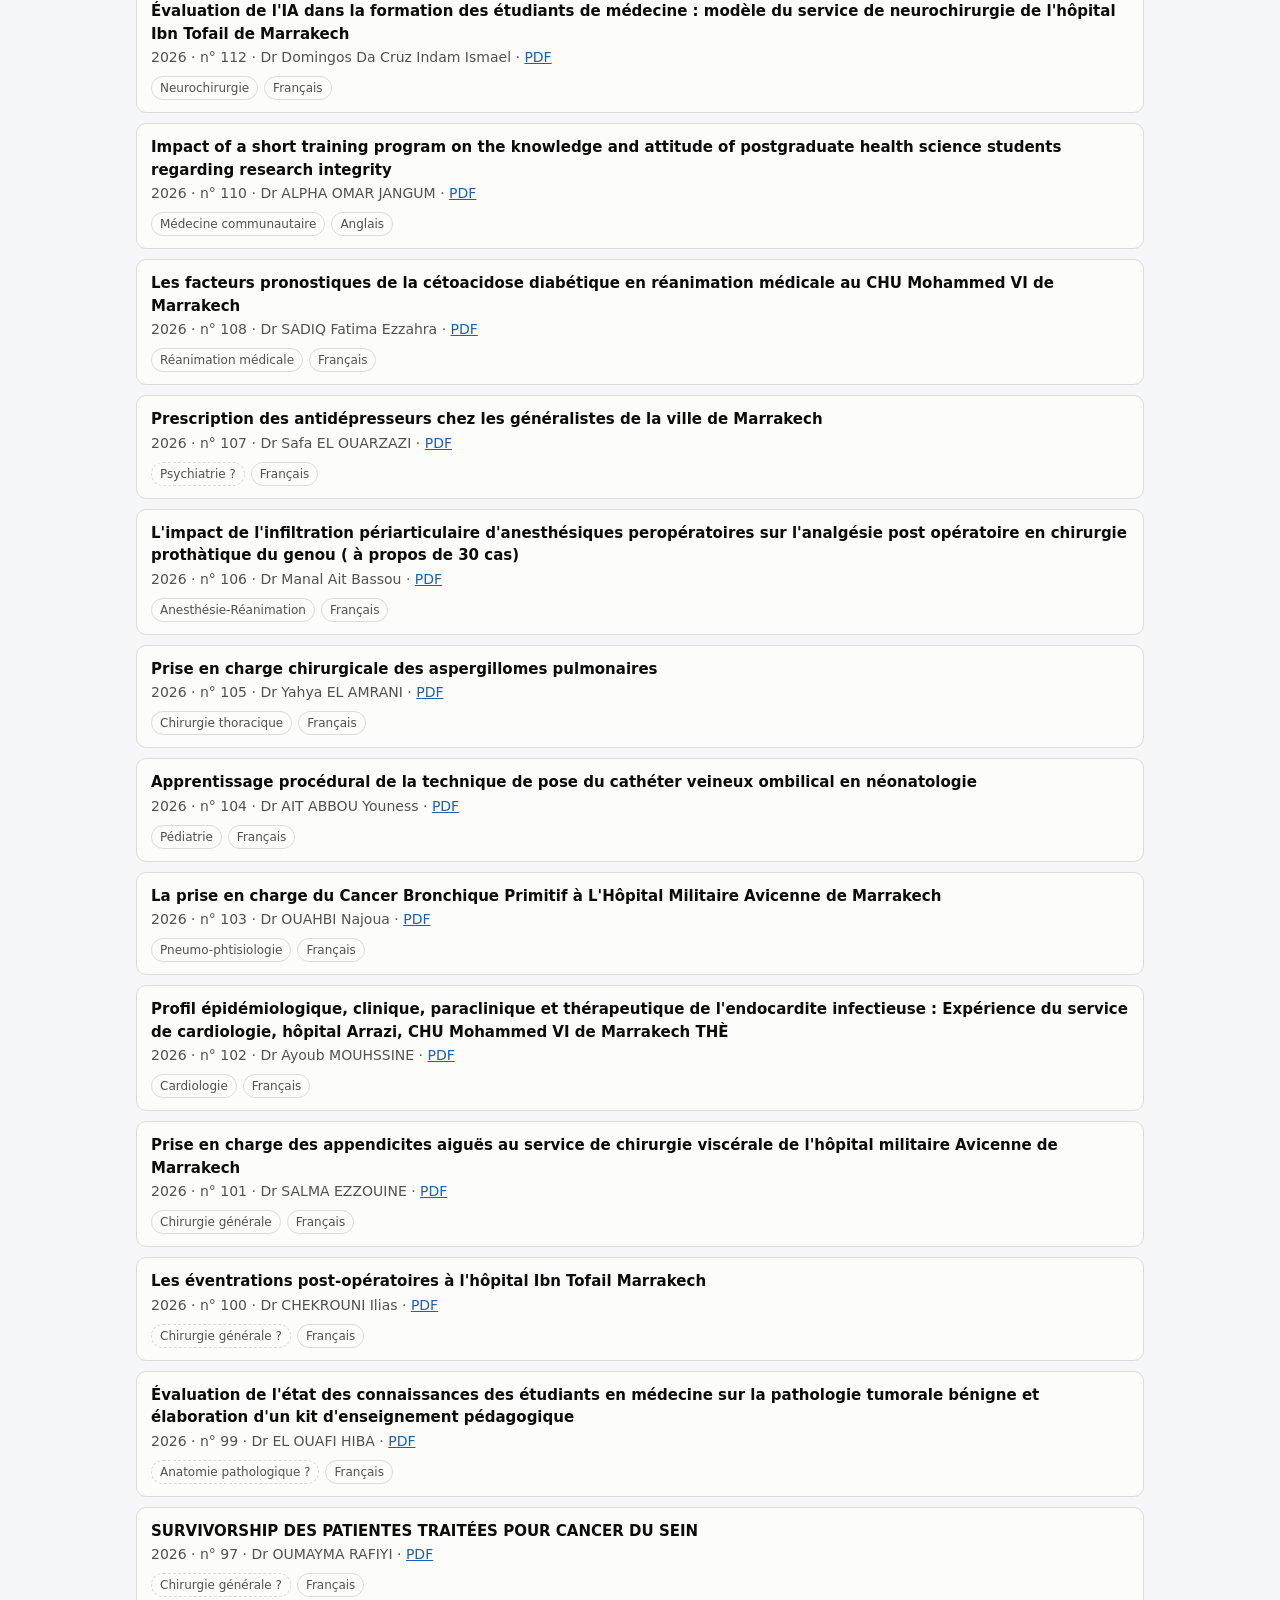
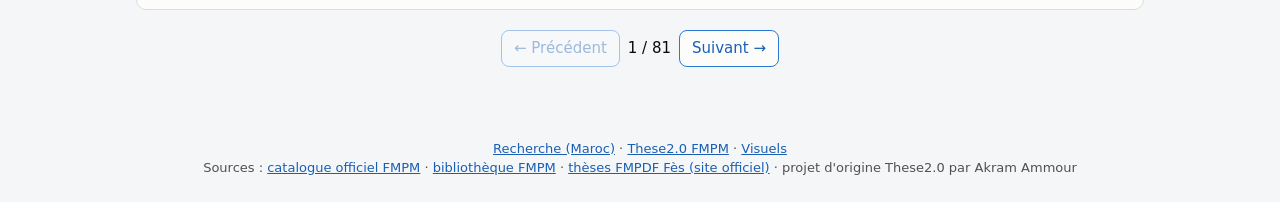
==== commit 811ea7a7: "These2.0 pipeline: daily update with keep-alive, theses sharing a number fixed (from achma-learning/" ====
--- a/these2/index.html
+++ b/these2/index.html
@@ -4,7 +4,7 @@
   <meta charset="utf-8">
   <meta name="viewport" content="width=device-width, initial-scale=1">
   <title>These2.0 FMPM</title>
-  <meta name="description" content="Rechercher les thèses de la Faculté de Médecine et de Pharmacie de Marrakech (FMPM), vérifiées chaque semaine sur le site officiel.">
+  <meta name="description" content="Rechercher les thèses de la Faculté de Médecine et de Pharmacie de Marrakech (FMPM), vérifiées chaque jour sur le site officiel.">
   <link rel="icon" href="assets/icon.png">
   <link rel="stylesheet" href="assets/style.css">
 </head>
